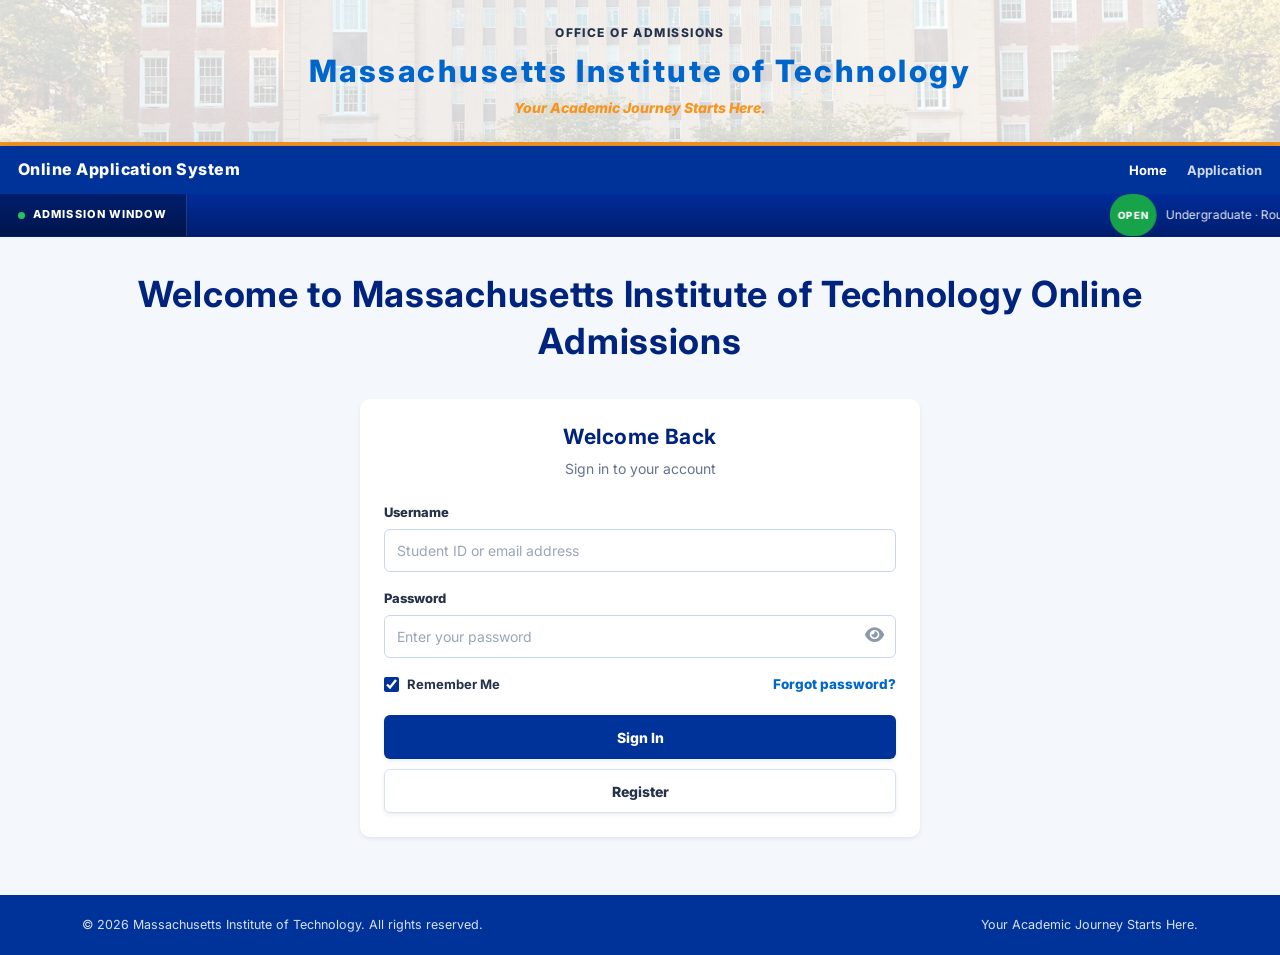
==== index.html @ efed3bb5 "Add UniApply static admissions portal" ====
<!DOCTYPE html>
<html lang="en">
<head>
  <meta charset="UTF-8">
  <meta name="viewport" content="width=device-width, initial-scale=1.0">
  <title>Massachusetts Institute of Technology | Online Application System</title>
  <meta name="description" content="Massachusetts Institute of Technology online application portal. Your academic journey starts here.">
  <link rel="stylesheet" href="https://cdnjs.cloudflare.com/ajax/libs/bootstrap/5.3.3/css/bootstrap.min.css">
  <link rel="preconnect" href="https://fonts.googleapis.com">
  <link rel="preconnect" href="https://fonts.gstatic.com" crossorigin>
  <link href="https://fonts.googleapis.com/css2?family=Inter:wght@300;400;500;600;700;800;900&display=swap" rel="stylesheet">

  
  <link rel="stylesheet" href="https://cdnjs.cloudflare.com/ajax/libs/font-awesome/6.5.2/css/all.min.css">
  <link rel="stylesheet" href="style.css">
</head>
<body class="login-page">
  <div class="portal-shell">

    
    <header class="portal-header">
      <div class="masthead">
        <div class="container masthead-inner">

          <div class="institution">
            <p class="institution-kicker">OFFICE OF ADMISSIONS</p>
            <p class="institution-name">Massachusetts Institute of Technology</p>
            <p class="institution-motto">Your Academic Journey Starts Here.</p>
          </div>

        </div>
      </div>

      <div class="oas-bar">
        <div class="container oas-inner">
          <a class="oas-title" href="index.html">Online Application System</a>
          <nav class="portal-nav" aria-label="Portal navigation">
            <a class="active" href="index.html">Home</a>
            <a href="application.html">Application</a>
          </nav>
        </div>
      </div>

      <div class="ticker" aria-label="Admission window information">
        <div class="ticker-label"><span class="ticker-dot"></span>Admission Window</div>
        <marquee class="ticker-marquee" behavior="scroll" direction="left" scrollamount="6" scrolldelay="20">
          <span class="ticker-item"><b class="status-pill status-open">Open</b> Undergraduate &middot; Round 12 &middot; Closes 12 Dec 2026</span>
          <span class="ticker-item"><b class="status-pill status-open">Open</b> Postgraduate &middot; Round 04 &middot; Closes 20 Dec 2026</span>
          <span class="ticker-item"><b class="status-pill status-closed">Closed</b> Diploma &middot; Round 03 &middot; Closed 30 Nov 2026</span>
        </marquee>
      </div>
    </header>

    <main class="portal-main">
      <div class="container">

        
        <section class="admission-section" id="admission-info" aria-labelledby="admission-title">
          <div class="page-heading text-center">
            <div>
              <h1 id="admission-title">Welcome to Massachusetts Institute of Technology Online Admissions</h1>
            </div>
          </div>
        </section>

        
        <section class="login-wrap" id="login-card" aria-labelledby="login-title">
          <article class="portal-card login-card card shadow-sm border-0">
            <div class="card-body p-4">
              <div class="login-intro">
                <h2 id="login-title">Welcome Back</h2>
                <p class="section-description">Sign in to your account</p>
              </div>

              
              <form class="auth-form" action="application.html" method="get">
                <div class="field">
                  <label for="student-id" class="form-label">Username</label>
                  <input type="text" class="form-control" id="student-id" name="username" placeholder="Student ID or email address" required>
                </div>

                <div class="field">
                  <label for="password" class="form-label">Password</label>
                  <div class="input-with-icon">
                    <input type="password" class="form-control" id="password" placeholder="Enter your password" required>
                    <span class="input-icon" aria-hidden="true"><i class="fa-solid fa-eye"></i></span>
                  </div>
                </div>

                <div class="form-options d-flex justify-content-between align-items-center">
                  <label class="checkbox-label">
                    <input type="checkbox" name="remember" checked> Remember Me
                  </label>
                  <a class="text-link" href="mailto:admissions@mit.edu">Forgot password?</a>
                </div>

                <button type="submit" class="btn shadow-sm btn-primary btn-full">Sign In</button>
                <a class="btn shadow-sm btn-secondary btn-full" href="register.html">Register</a>
              </form>
            </div>
          </article>
        </section>

        

      </div>
    </main>

    <footer class="portal-footer">
      <div class="container footer-inner">
        <p>&copy; 2026 Massachusetts Institute of Technology. All rights reserved.</p>
        <p>Your Academic Journey Starts Here.</p>
      </div>
    </footer>

  </div>
</body>
</html>
---- style.css ----
*,
*::before,
*::after {
  box-sizing: border-box;
}

body,
h1,
h2,
h3,
h4,
p,
ul,
fieldset,
legend {
  margin: 0;
}

ul {
  padding: 0;
  list-style: none;
}

img,
svg {
  display: block;
  max-width: 100%;
}

button,
input,
select,
textarea {
  font: inherit;
}

a {
  text-decoration: none;
}


:root {
  --udom-primary: #003399;
  --udom-blue: #0066cc;
  --udom-navy: #00237d;
  --udom-orange: #f7941d;
  --udom-light: #f4f7fb;
  --udom-border: #d9e2f0;
  --white: #ffffff;
  --text: #26324a;
  --muted: #66738a;
  --soft-blue: #eef4ff;
  --soft-orange: #fff7ed;
  --radius: 10px;
  --shadow: 0 10px 28px rgba(0, 51, 153, 0.08);
  --shadow-small: 0 4px 14px rgba(0, 51, 153, 0.06);
  --font-body: 'Inter', system-ui, -apple-system, 'Segoe UI', Roboto, sans-serif;
  --font-ui: 'Inter', system-ui, -apple-system, 'Segoe UI', Roboto, sans-serif;
}


html {
  scroll-behavior: smooth;
}

body {
  font-family: var(--font-body);
  color: var(--text);
  background: var(--udom-light);
  font-size: 15px;
  line-height: 1.6;
  overflow-x: hidden;
}

button,
input,
select,
textarea {
  font-family: var(--font-ui);
}

.oas-title,
.portal-nav,
.ticker,
.btn,
label,
.text-link,
.small-note,
.status-pill {
  font-family: var(--font-ui);
}

.container {
  width: min(1180px, calc(100% - 36px));
  margin: 0 auto;
}

.portal-shell {
  display: flex;
  min-height: 100vh;
  flex-direction: column;
}

.portal-main {
  flex: 1;
  padding: 34px 0 58px;
}

fieldset {
  border: 0;
  padding: 0;
}


h1,
h2,
h3,
h4 {
  color: var(--udom-navy);
  line-height: 1.3;
  letter-spacing: 0.02em;
}

h1 {
  font-size: clamp(28px, 3vw, 36px);
  font-weight: 700;
}

h2 {
  font-size: 23px;
  font-weight: 700;
}

h3 {
  font-size: 18px;
  font-weight: 700;
}

h4 {
  font-size: 16px;
  font-weight: 700;
}

p {
  color: var(--muted);
  font-size: 14.5px;
}

.section-description {
  margin-top: 8px;
  font-size: 14px;
}

.text-link {
  color: var(--udom-blue);
  font-size: 13.5px;
  font-weight: 800;
}

.small-note {
  color: var(--muted);
  font-size: 13px;
}

.action-intro {
  margin: 4px 0 16px;
}


.btn {
  display: inline-flex;
  min-height: 44px;
  align-items: center;
  justify-content: center;
  gap: 8px;
  padding: 10px 20px;
  border: 1px solid transparent;
  border-radius: 6px;
  font-size: 14px;
  font-weight: 800;
  cursor: pointer;
  transition: background-color 0.2s ease, border-color 0.2s ease,
    color 0.2s ease, transform 0.2s ease;
}

.btn-primary {
  color: var(--white);
  background: var(--udom-primary);
}

.btn-secondary {
  color: var(--text);
  background: var(--white);
  border-color: var(--udom-border);
}

.btn-full {
  width: 100%;
}

.btn:focus-visible,
.text-link:focus-visible,
input:focus-visible,
select:focus-visible,
textarea:focus-visible,
.portal-nav a:focus-visible {
  outline: 3px solid rgba(0, 102, 204, 0.3);
  outline-offset: 2px;
}


.masthead {
  border-bottom: 4px solid var(--udom-orange);
  background: linear-gradient(rgba(255, 255, 255, 0.82), rgba(255, 255, 255, 0.82)),
    url("images/campus.jpg") center / cover no-repeat;
}

.masthead-inner {
  display: grid;
  min-height: 142px;
  grid-template-columns: 1fr;
  align-items: center;
  gap: 18px;
  padding: 16px 0;
}

.institution {
  text-align: center;
}

.institution-kicker {
  color: #25324a;
  font-size: 12px;
  font-weight: 800;
  letter-spacing: 0.12em;
}

.institution-name {
  margin: 4px 0 2px;
  color: var(--udom-blue);
  font-size: clamp(23px, 2.4vw, 31px);
  font-weight: 800;
  letter-spacing: 0.08em;
}

.institution-motto {
  color: var(--udom-orange);
  font-size: 14px;
  font-style: italic;
  font-weight: 800;
}

.oas-bar {
  background: var(--udom-primary);
  color: var(--white);
  box-shadow: 0 2px 10px rgba(0, 51, 153, 0.25);
}

.container.oas-inner {
  display: flex;
  width: 100%;
  max-width: none;
  min-height: 48px;
  align-items: center;
  justify-content: space-between;
  gap: 20px;
  padding-right: clamp(14px, 1.5vw, 18px);
  padding-left: clamp(14px, 1.5vw, 18px);
}

.oas-title {
  color: var(--white);
  font-size: 16px;
  font-weight: 800;
  letter-spacing: 0.03em;
}

.portal-nav {
  display: flex;
  gap: 20px;
  flex-wrap: wrap;
}

.portal-nav a {
  color: rgba(255, 255, 255, 0.82);
  font-size: 13px;
  font-weight: 700;
  transition: color 0.2s ease;
}

.portal-nav a.active,
.portal-nav a:hover {
  color: var(--white);
}

.ticker {
  display: flex;
  min-height: 38px;
  align-items: stretch;
  overflow: hidden;
  background: linear-gradient(#002b99, #001e6e);
  border-bottom: 1px solid rgba(0, 0, 0, 0.2);
  color: var(--white);
}

.ticker-label {
  display: flex;
  flex: none;
  align-items: center;
  gap: 8px;
  padding: 0 18px;
  background: rgba(0, 0, 0, 0.3);
  border-right: 1px solid rgba(255, 255, 255, 0.15);
  font-size: 11px;
  font-weight: 800;
  letter-spacing: 0.1em;
  text-transform: uppercase;
  white-space: nowrap;
}

.ticker-dot {
  width: 7px;
  height: 7px;
  border-radius: 50%;
  background: #22c55e;
}

.ticker-marquee {
  flex: 1;
  min-width: 0;
  padding: 0 18px;
  color: rgba(255, 255, 255, 0.9);
  font-size: 12px;
  line-height: 38px;
  white-space: nowrap;
}

.ticker-item {
  display: inline-block;
  margin-right: 48px;
}

.status-pill {
  display: inline-block;
  margin-right: 6px;
  padding: 2px 8px;
  border-radius: 999px;
  font-size: 10px;
  font-weight: 800;
  letter-spacing: 0.06em;
  text-transform: uppercase;
}

.status-open {
  background: #16a34a;
  color: var(--white);
}

.status-closed {
  background: #dc2626;
  color: var(--white);
}

.page-heading {
  display: flex;
  align-items: flex-end;
  justify-content: space-between;
  gap: 22px;
  flex-wrap: wrap;
  margin-bottom: 24px;
}

.admission-section .page-heading {
  align-items: center;
  justify-content: center;
  text-align: center;
}

.portal-card {
  border: 1px solid var(--udom-border);
  border-radius: var(--radius);
  background: var(--white);
  box-shadow: var(--shadow-small);
  overflow: hidden;
}

.card-body {
  padding: 22px;
}





.login-wrap {
  max-width: 560px;
  margin: 34px auto 0;
}

.login-intro {
  text-align: center;
}

.login-intro h2 {
  font-size: 21px;
}

.auth-form {
  margin-top: 22px;
}

.auth-form .btn + .btn {
  margin-top: 10px;
}

.field {
  margin-bottom: 16px;
}

.field label {
  display: block;
  margin-bottom: 6px;
  color: var(--text);
  font-size: 13px;
  font-weight: 800;
}

.field input,
.field select,
.field textarea {
  width: 100%;
  padding: 10px 12px;
  border: 1px solid #cbd6e8;
  border-radius: 6px;
  background: var(--white);
  color: var(--text);
  font-size: 14px;
  outline: none;
  transition: border-color 0.2s ease, box-shadow 0.2s ease;
}

.field input:focus,
.field select:focus,
.field textarea:focus {
  border-color: var(--udom-blue);
  box-shadow: 0 0 0 3px rgba(0, 102, 204, 0.1);
}

.field textarea {
  min-height: 58px;
  resize: vertical;
}

.field input::placeholder,
.field textarea::placeholder {
  color: #9aa6b8;
}

.input-with-icon {
  position: relative;
}

.input-with-icon input {
  padding-right: 42px;
}

.input-icon {
  position: absolute;
  top: 50%;
  right: 12px;
  color: #8c98ab;
  font-size: 17px;
  transform: translateY(-50%);
  pointer-events: none;
}

.form-options {
  display: flex;
  align-items: center;
  justify-content: space-between;
  gap: 12px;
  margin: 2px 0 20px;
}

.checkbox-label {
  display: flex;
  align-items: center;
  gap: 8px;
  color: var(--text);
  font-size: 13px;
  font-weight: 700;
  cursor: pointer;
}

.checkbox-label input {
  width: 15px;
  height: 15px;
  flex: none;
  accent-color: var(--udom-primary);
  cursor: pointer;
}


.applicant-tabs {
  display: flex;
  gap: 4px;
  margin-bottom: 22px;
  border-bottom: 1px solid var(--udom-border);
}

.applicant-tabs span {
  padding: 10px 18px;
  border: 1px solid transparent;
  border-bottom: 0;
  color: var(--muted);
  font-size: 12px;
  font-weight: 800;
  letter-spacing: 0.05em;
  text-transform: uppercase;
}

.applicant-tabs .active {
  border-color: var(--udom-border);
  border-radius: 6px 6px 0 0;
  background: var(--white);
  color: var(--udom-primary);
}

.form-card {
  margin-top: 20px;
  border: 1px solid var(--udom-border);
  border-radius: var(--radius);
  background: var(--white);
  box-shadow: var(--shadow-small);
  overflow: hidden;
}

.form-card legend {
  width: 100%;
  padding: 12px 20px;
  border-bottom: 1px solid var(--udom-border);
  background: #eef3fb;
  color: var(--udom-navy);
  font-size: 13.5px;
  font-weight: 800;
  letter-spacing: 0.06em;
  text-transform: uppercase;
}

.legend-index {
  display: inline-grid;
  width: 26px;
  height: 26px;
  margin-right: 8px;
  place-items: center;
  border-radius: 5px;
  background: var(--udom-primary);
  color: var(--white);
  font-size: 12px;
  letter-spacing: 0;
}

.form-grid {
  display: grid;
  grid-template-columns: repeat(2, minmax(0, 1fr));
  gap: 16px 20px;
  margin: 20px 22px 22px;
}

.form-grid .field {
  margin-bottom: 0;
}

.field.full {
  grid-column: 1 / -1;
}

.form-actions {
  display: flex;
  align-items: center;
  gap: 16px;
  flex-wrap: wrap;
  margin: 20px 22px 22px;
}

.form-actions .btn {
  min-width: 170px;
}

.form-card > .checkbox-label,
.form-card > .small-note,
.form-card > h3,
.form-card > p {
  margin-left: 22px;
  margin-right: 22px;
}

.form-card > .checkbox-label {
  margin-top: 20px;
}

.form-card > .small-note:last-child {
  margin-bottom: 20px;
}


.page-intro {
  margin-bottom: 6px;
}

.page-intro h1 {
  margin-top: 6px;
}

.section-heading {
  display: flex;
  align-items: flex-start;
  gap: 12px;
  margin: 20px 22px 0;
}

.section-letter {
  display: grid;
  width: 32px;
  height: 32px;
  flex: none;
  place-items: center;
  border-radius: 6px;
  background: var(--udom-orange);
  color: var(--white);
  font-size: 13px;
  font-weight: 800;
}

.section-heading p {
  margin-top: 2px;
  font-size: 13px;
}

.check-list li::before {
  content: "✓";
  color: #16a34a;
  font-weight: 800;
}

.side-note {
  margin-top: 14px;
  padding: 12px;
  border-left: 3px solid var(--udom-blue);
  background: var(--soft-blue);
  color: var(--udom-navy);
  font-size: 12.5px;
}


.programme-grid {
  display: grid;
  grid-template-columns: repeat(2, minmax(0, 1fr));
  gap: 14px;
  margin: 18px 22px 22px;
}

.programme-card {
  position: relative;
  cursor: pointer;
}

.programme-card input {
  position: absolute;
  width: 1px;
  height: 1px;
  opacity: 0;
}

.programme-card-body {
  position: relative;
  display: block;
  height: 100%;
  padding: 16px;
  border: 2px solid var(--udom-border);
  border-left: 5px solid transparent;
  border-radius: 8px;
  background: var(--white);
  transition: border-color 0.2s ease, background-color 0.2s ease,
    box-shadow 0.2s ease, transform 0.2s ease;
}

.programme-icon {
  display: grid;
  width: 36px;
  height: 36px;
  place-items: center;
  border-radius: 6px;
  background: var(--soft-blue);
  color: var(--udom-primary);
  font-size: 12px;
  font-weight: 800;
}

.programme-name {
  display: block;
  margin-top: 11px;
  color: var(--udom-navy);
  font-size: 14.5px;
  font-weight: 800;
  line-height: 1.4;
}

.programme-department {
  display: block;
  margin-top: 3px;
  color: var(--udom-blue);
  font-size: 12px;
  font-weight: 700;
}

.programme-description {
  display: block;
  margin-top: 8px;
  color: var(--muted);
  font-size: 12.5px;
  line-height: 1.6;
}

.programme-details {
  display: flex;
  gap: 6px;
  flex-wrap: wrap;
  margin-top: 10px;
}

.programme-details span {
  padding: 3px 8px;
  border: 1px solid var(--udom-border);
  border-radius: 4px;
  color: var(--muted);
  font-size: 11px;
  font-weight: 700;
}

.select-option {
  display: inline-block;
  margin-top: 11px;
  color: var(--udom-blue);
  font-size: 12px;
  font-weight: 800;
}

.programme-card input:checked + .programme-card-body {
  border-color: var(--udom-primary);
  border-left-color: var(--udom-orange);
  background: #eef4ff;
  box-shadow: 0 0 0 4px rgba(0, 102, 204, 0.14),
    0 10px 22px rgba(0, 51, 153, 0.1);
  transform: translateY(-2px);
}

.programme-card input:checked + .programme-card-body::after {
  content: "✓ Selected";
  position: absolute;
  top: 12px;
  right: 12px;
  padding: 4px 9px;
  border-radius: 999px;
  background: #16a34a;
  color: var(--white);
  font-family: var(--font-ui);
  font-size: 11px;
  font-weight: 800;
  letter-spacing: 0.04em;
  text-transform: uppercase;
}

.programme-card input:checked + .programme-card-body .programme-icon {
  background: var(--udom-primary);
  color: var(--white);
}

.programme-card input:checked + .programme-card-body .select-option {
  font-size: 0;
  color: #15803d;
}

.programme-card input:checked + .programme-card-body .select-option::after {
  content: "✓ Selected";
  font-size: 12px;
}

.programme-card input:focus-visible + .programme-card-body {
  outline: 3px solid rgba(0, 102, 204, 0.25);
  outline-offset: 2px;
}




.portal-footer {
  margin-top: auto;
  padding: 20px 0;
  background: var(--udom-primary);
  color: rgba(255, 255, 255, 0.85);
}

.footer-inner {
  display: flex;
  align-items: center;
  justify-content: space-between;
  gap: 16px;
  flex-wrap: wrap;
}

.footer-inner p {
  color: rgba(255, 255, 255, 0.85);
  font-size: 12.5px;
}


@media (max-width: 820px) {
  .masthead-inner {
    grid-template-columns: 1fr;
    min-height: 124px;
  }

  .oas-inner {
    flex-wrap: wrap;
    gap: 8px 16px;
    padding-top: 8px;
    padding-bottom: 8px;
  }

  .portal-nav {
    gap: 14px;
    margin-left: auto;
  }

}

@media (max-width: 720px) {
  .container {
    width: min(100% - 28px, 1180px);
  }

  .portal-main {
    padding-top: 26px;
  }

  .masthead-inner {
    grid-template-columns: 1fr;
    gap: 10px;
  }

  .institution-kicker {
    font-size: 10px;
  }

  .institution-name {
    font-size: 20px;
    letter-spacing: 0.04em;
  }

  .institution-motto {
    font-size: 12px;
  }

  .ticker-label {
    padding: 0 12px;
    font-size: 10px;
  }

  .ticker-marquee {
    padding: 0 12px;
  }

  .form-grid,
  .programme-grid {
    grid-template-columns: 1fr;
  }

  .form-actions .btn {
    width: 100%;
  }

}

@media (max-width: 480px) {
  .masthead-inner {
    grid-template-columns: 1fr;
    justify-items: center;
    gap: 6px;
    padding: 14px 0;
  }

  .institution {
    text-align: center;
  }

  .oas-title {
    font-size: 14px;
  }

  .portal-nav {
    gap: 10px;
  }

  .portal-nav a {
    font-size: 12px;
  }

  .ticker-label {
    display: none;
  }

  .page-heading {
    align-items: flex-start;
    flex-direction: column;
  }

  .card-body,
  .form-grid,
  .form-actions,
  .programme-grid,
  .section-heading {
    margin-left: 16px;
    margin-right: 16px;
  }

  .card-body {
    padding: 16px;
  }

  .form-card > .checkbox-label,
  .form-card > .small-note,
  .form-card > h3,
  .form-card > p {
    margin-left: 16px;
    margin-right: 16px;
  }
}


.btn-primary:hover {
  background: #002b80;
  transform: translateY(-1px);
}

.btn-secondary:hover {
  border-color: var(--udom-blue);
  color: var(--udom-primary);
}

.text-link:hover,
.portal-nav a:hover {
  color: #002b80;
}

.programme-card:hover .programme-card-body {
  border-color: #9dbdf0;
  transform: translateY(-1px);
}
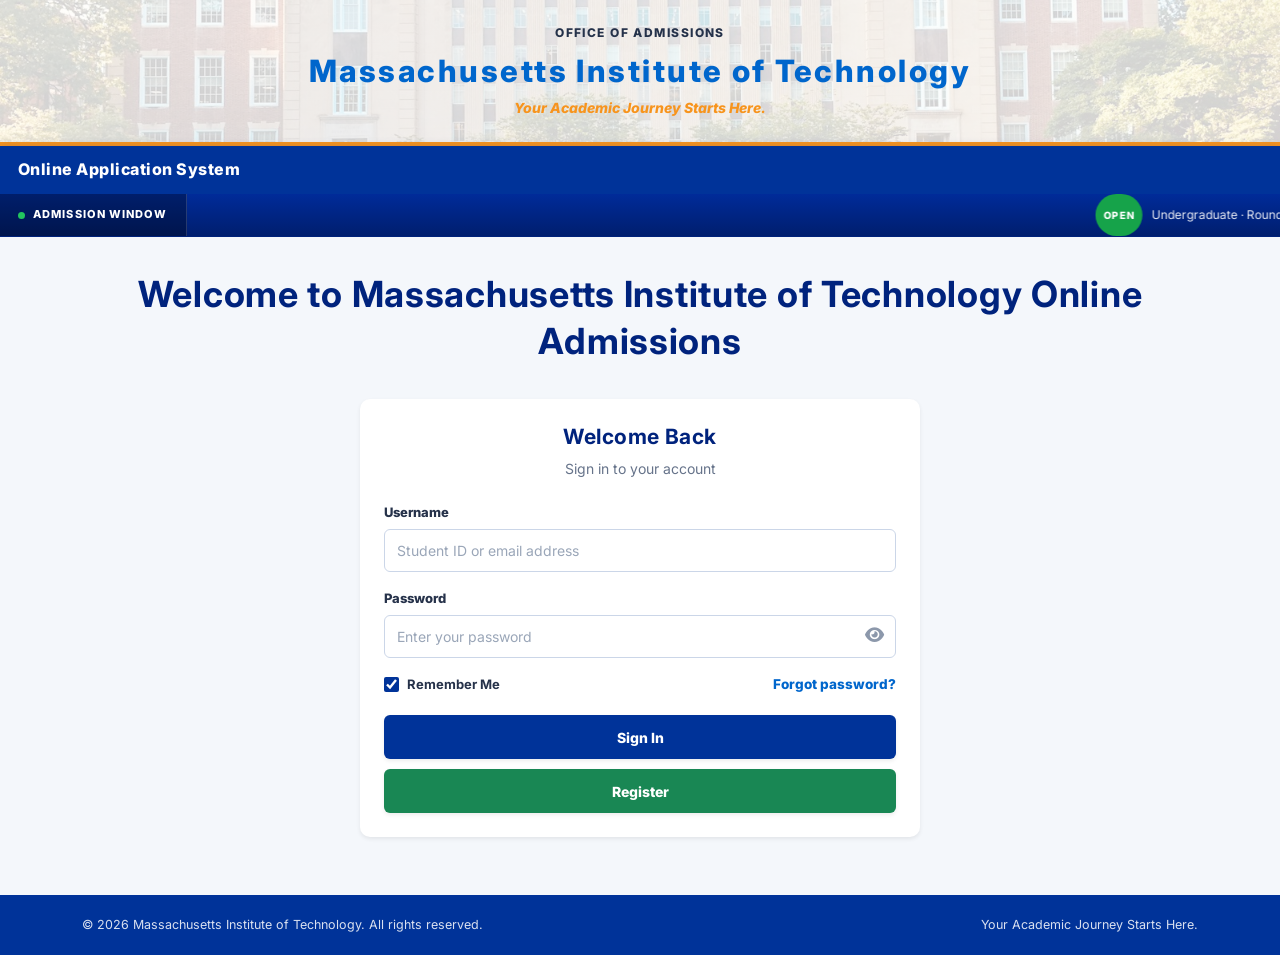
==== commit 28bcc430: "Refine admissions portal navigation and step gating" ====
--- a/index.html
+++ b/index.html
@@ -3,6 +3,7 @@
 <head>
   <meta charset="UTF-8">
   <meta name="viewport" content="width=device-width, initial-scale=1.0">
+  <link rel="icon" href="favicon.svg" type="image/svg+xml">
   <title>Massachusetts Institute of Technology | Online Application System</title>
   <meta name="description" content="Massachusetts Institute of Technology online application portal. Your academic journey starts here.">
   <link rel="stylesheet" href="https://cdnjs.cloudflare.com/ajax/libs/bootstrap/5.3.3/css/bootstrap.min.css">
@@ -34,10 +35,6 @@
       <div class="oas-bar">
         <div class="container oas-inner">
           <a class="oas-title" href="index.html">Online Application System</a>
-          <nav class="portal-nav" aria-label="Portal navigation">
-            <a class="active" href="index.html">Home</a>
-            <a href="application.html">Application</a>
-          </nav>
         </div>
       </div>
 
@@ -73,10 +70,10 @@
               </div>
 
               
-              <form class="auth-form" action="application.html" method="get">
+              <form class="auth-form" action="application.html#step-personal" method="get">
                 <div class="field">
                   <label for="student-id" class="form-label">Username</label>
-                  <input type="text" class="form-control" id="student-id" name="username" placeholder="Student ID or email address" required>
+                  <input type="text" class="form-control" id="student-id" placeholder="Student ID or email address" required>
                 </div>
 
                 <div class="field">
@@ -89,13 +86,13 @@
 
                 <div class="form-options d-flex justify-content-between align-items-center">
                   <label class="checkbox-label">
-                    <input type="checkbox" name="remember" checked> Remember Me
+                    <input type="checkbox" checked> Remember Me
                   </label>
                   <a class="text-link" href="mailto:admissions@mit.edu">Forgot password?</a>
                 </div>
 
                 <button type="submit" class="btn shadow-sm btn-primary btn-full">Sign In</button>
-                <a class="btn shadow-sm btn-secondary btn-full" href="register.html">Register</a>
+                <a class="btn shadow-sm btn-success btn-full" href="register.html">Register</a>
               </form>
             </div>
           </article>
--- a/style.css
+++ b/style.css
@@ -450,7 +450,7 @@
 }
 
 .field textarea {
-  min-height: 58px;
+  min-height: 44px;
   resize: vertical;
 }
 
@@ -655,6 +655,56 @@
   font-size: 12.5px;
 }
 
+
+.programme-level-field {
+  margin: 18px 22px 0;
+}
+
+.programme-level {
+  max-width: 320px;
+}
+
+.programme-hint {
+  display: none;
+  margin: 14px 22px 0;
+  padding: 10px 12px;
+  border-left: 3px solid var(--udom-blue);
+  background: var(--soft-blue);
+  color: var(--udom-navy);
+  font-size: 13px;
+}
+
+.programme-panel {
+  display: none;
+}
+
+.programme-panel[data-level="bachelor"] {
+  display: block;
+}
+
+.programme-picker:has(.programme-level option[value=""]:checked) .programme-panel {
+  display: none;
+}
+
+.programme-picker:has(.programme-level option[value=""]:checked) .programme-hint {
+  display: block;
+}
+
+.programme-picker:has(.programme-level option[value="diploma"]:checked) .programme-panel[data-level="bachelor"] {
+  display: none;
+}
+
+.programme-picker:has(.programme-level option[value="diploma"]:checked) .programme-panel[data-level="diploma"] {
+  display: block;
+}
+
+.programme-picker:has(.programme-level option[value="bachelor"]:checked) .programme-panel[data-level="bachelor"] {
+  display: block;
+}
+
+.programme-picker:has(.programme-level option[value="bachelor"]:checked) .programme-panel[data-level="diploma"] {
+  display: none;
+}
 
 .programme-grid {
   display: grid;
@@ -780,13 +830,7 @@
 }
 
 .programme-card input:checked + .programme-card-body .select-option {
-  font-size: 0;
-  color: #15803d;
-}
-
-.programme-card input:checked + .programme-card-body .select-option::after {
-  content: "✓ Selected";
-  font-size: 12px;
+  display: none;
 }
 
 .programme-card input:focus-visible + .programme-card-body {
@@ -795,6 +839,245 @@
 }
 
 
+.gate-panel,
+.locked-panel,
+.step-panel {
+  display: none;
+}
+
+body:not(:has(.step-panel:target)):not(:has(#step-locked:target)) .gate-panel,
+body:has(#step-personal:target) #step-personal,
+body:has(#step-academic:target):not(:has(#step-personal input:invalid, #step-personal select:invalid, #step-personal textarea:invalid)) #step-academic,
+body:has(#step-programme:target):not(:has(#step-personal input:invalid, #step-personal select:invalid, #step-personal textarea:invalid)):not(:has(#step-academic input:invalid, #step-academic select:invalid, #step-academic textarea:invalid)) #step-programme,
+body:has(#step-review:target):not(:has(#step-personal input:invalid, #step-personal select:invalid, #step-personal textarea:invalid)):not(:has(#step-academic input:invalid, #step-academic select:invalid, #step-academic textarea:invalid)):not(:has(#step-programme input:invalid, #step-programme select:invalid, #step-programme textarea:invalid)) #step-review,
+body:has(#step-confirmation:target):not(:has(#step-personal input:invalid, #step-personal select:invalid, #step-personal textarea:invalid)):not(:has(#step-academic input:invalid, #step-academic select:invalid, #step-academic textarea:invalid)):not(:has(#step-programme input:invalid, #step-programme select:invalid, #step-programme textarea:invalid)) #step-confirmation,
+body:has(#step-locked:target) #step-locked,
+body:has(#step-academic:target):has(#step-personal input:invalid, #step-personal select:invalid, #step-personal textarea:invalid) #step-locked,
+body:has(#step-programme:target):has(#step-personal input:invalid, #step-personal select:invalid, #step-personal textarea:invalid, #step-academic input:invalid, #step-academic select:invalid, #step-academic textarea:invalid) #step-locked,
+body:has(#step-review:target):has(#step-personal input:invalid, #step-personal select:invalid, #step-personal textarea:invalid, #step-academic input:invalid, #step-academic select:invalid, #step-academic textarea:invalid, #step-programme input:invalid, #step-programme select:invalid, #step-programme textarea:invalid) #step-locked,
+body:has(#step-confirmation:target):has(#step-personal input:invalid, #step-personal select:invalid, #step-personal textarea:invalid, #step-academic input:invalid, #step-academic select:invalid, #step-academic textarea:invalid, #step-programme input:invalid, #step-programme select:invalid, #step-programme textarea:invalid) #step-locked {
+  display: block;
+}
+
+.continue-link,
+.step-progress-link[href="#step-academic"],
+.step-progress-link[href="#step-programme"],
+.step-progress-link[href="#step-review"],
+.step-progress-link[href="#step-confirmation"] {
+  cursor: not-allowed;
+  opacity: 0.45;
+  pointer-events: none;
+}
+
+body:not(:has(#step-personal input:invalid, #step-personal select:invalid, #step-personal textarea:invalid)) #step-personal .continue-link,
+body:not(:has(#step-personal input:invalid, #step-personal select:invalid, #step-personal textarea:invalid)) .step-progress-link[href="#step-academic"],
+body:not(:has(#step-personal input:invalid, #step-personal select:invalid, #step-personal textarea:invalid)):not(:has(#step-academic input:invalid, #step-academic select:invalid, #step-academic textarea:invalid)) #step-academic .continue-link,
+body:not(:has(#step-personal input:invalid, #step-personal select:invalid, #step-personal textarea:invalid)):not(:has(#step-academic input:invalid, #step-academic select:invalid, #step-academic textarea:invalid)) .step-progress-link[href="#step-programme"],
+body:not(:has(#step-personal input:invalid, #step-personal select:invalid, #step-personal textarea:invalid)):not(:has(#step-academic input:invalid, #step-academic select:invalid, #step-academic textarea:invalid)):not(:has(#step-programme input:invalid, #step-programme select:invalid, #step-programme textarea:invalid)) #step-programme .continue-link,
+body:not(:has(#step-personal input:invalid, #step-personal select:invalid, #step-personal textarea:invalid)):not(:has(#step-academic input:invalid, #step-academic select:invalid, #step-academic textarea:invalid)):not(:has(#step-programme input:invalid, #step-programme select:invalid, #step-programme textarea:invalid)) .step-progress-link[href="#step-review"],
+body:not(:has(#step-personal input:invalid, #step-personal select:invalid, #step-personal textarea:invalid)):not(:has(#step-academic input:invalid, #step-academic select:invalid, #step-academic textarea:invalid)):not(:has(#step-programme input:invalid, #step-programme select:invalid, #step-programme textarea:invalid)) #step-review .continue-link,
+body:not(:has(#step-personal input:invalid, #step-personal select:invalid, #step-personal textarea:invalid)):not(:has(#step-academic input:invalid, #step-academic select:invalid, #step-academic textarea:invalid)):not(:has(#step-programme input:invalid, #step-programme select:invalid, #step-programme textarea:invalid)) .step-progress-link[href="#step-confirmation"] {
+  cursor: pointer;
+  opacity: 1;
+  pointer-events: auto;
+}
+
+@supports not selector(:has(*)) {
+  .gate-panel {
+    display: block;
+  }
+
+  .step-panel:target {
+    display: block;
+  }
+
+  .step-panel:target ~ .locked-panel,
+  .step-panel:target ~ .gate-panel {
+    display: none;
+  }
+}
+
+.step-progress {
+  display: flex;
+  flex-wrap: wrap;
+  margin: 20px 0 24px;
+  border: 1px solid var(--udom-border);
+  border-radius: var(--radius);
+  background: var(--white);
+  box-shadow: var(--shadow-small);
+  overflow: hidden;
+}
+
+.step-progress-item {
+  flex: 1 1 0;
+  min-width: 150px;
+  border-right: 1px solid var(--udom-border);
+}
+
+.step-progress-item:last-child {
+  border-right: 0;
+}
+
+.step-progress-link {
+  display: flex;
+  align-items: center;
+  gap: 10px;
+  width: 100%;
+  padding: 14px 16px;
+  color: var(--muted);
+}
+
+.step-progress-link:hover {
+  background: #f7faff;
+  color: var(--udom-navy);
+}
+
+.step-progress-link:focus-visible {
+  outline: 3px solid rgba(0, 102, 204, 0.25);
+  outline-offset: -3px;
+}
+
+body:not(:has(.step-panel:target)) .step-progress-link[href="#step-personal"],
+body:has(#step-personal:target) .step-progress-link[href="#step-personal"],
+body:has(#step-academic:target) .step-progress-link[href="#step-academic"],
+body:has(#step-programme:target) .step-progress-link[href="#step-programme"],
+body:has(#step-review:target) .step-progress-link[href="#step-review"],
+body:has(#step-confirmation:target) .step-progress-link[href="#step-confirmation"] {
+  background: var(--soft-blue);
+  color: var(--udom-navy);
+}
+
+.step-progress-number {
+  display: grid;
+  width: 26px;
+  height: 26px;
+  flex: none;
+  place-items: center;
+  border-radius: 50%;
+  background: #edf1f7;
+  color: var(--muted);
+  font-size: 11px;
+  font-weight: 800;
+}
+
+body:not(:has(.step-panel:target)) .step-progress-link[href="#step-personal"] .step-progress-number,
+body:has(#step-personal:target) .step-progress-link[href="#step-personal"] .step-progress-number,
+body:has(#step-academic:target) .step-progress-link[href="#step-academic"] .step-progress-number,
+body:has(#step-programme:target) .step-progress-link[href="#step-programme"] .step-progress-number,
+body:has(#step-review:target) .step-progress-link[href="#step-review"] .step-progress-number,
+body:has(#step-confirmation:target) .step-progress-link[href="#step-confirmation"] .step-progress-number {
+  background: var(--udom-primary);
+  color: var(--white);
+}
+
+.step-progress-title,
+.step-progress-caption {
+  display: block;
+}
+
+.step-progress-title {
+  font-size: 12.5px;
+  font-weight: 800;
+  line-height: 1.3;
+}
+
+.step-progress-caption {
+  margin-top: 2px;
+  font-size: 11px;
+  font-weight: 600;
+}
+
+.step-note {
+  margin: 14px 0 0;
+  padding: 12px 14px;
+  border-left: 3px solid var(--udom-blue);
+  background: var(--soft-blue);
+  color: var(--udom-navy);
+  font-size: 13px;
+  line-height: 1.6;
+}
+
+.step-actions {
+  display: flex;
+  align-items: center;
+  justify-content: space-between;
+  gap: 12px;
+  flex-wrap: wrap;
+  margin-top: 22px;
+}
+
+.step-actions .btn {
+  min-width: 160px;
+}
+
+.step-actions-end {
+  display: flex;
+  gap: 12px;
+  flex-wrap: wrap;
+  margin-left: auto;
+}
+
+.review-card {
+  margin-top: 20px;
+  border: 1px solid var(--udom-border);
+  border-radius: var(--radius);
+  background: var(--white);
+  box-shadow: var(--shadow-small);
+  overflow: hidden;
+}
+
+.review-card-header {
+  padding: 14px 20px;
+  border-bottom: 1px solid var(--udom-border);
+  background: #eef3fb;
+  color: var(--udom-navy);
+  font-size: 13.5px;
+  font-weight: 800;
+  letter-spacing: 0.06em;
+  text-transform: uppercase;
+}
+
+.review-row {
+  display: grid;
+  grid-template-columns: 220px minmax(0, 1fr) auto;
+  align-items: start;
+  gap: 14px;
+  padding: 14px 20px;
+  border-bottom: 1px solid var(--udom-border);
+}
+
+.review-row:last-child {
+  border-bottom: 0;
+}
+
+.review-label {
+  color: var(--muted);
+  font-size: 12px;
+  font-weight: 800;
+  letter-spacing: 0.05em;
+  text-transform: uppercase;
+}
+
+.review-value {
+  color: var(--text);
+  font-size: 13px;
+  line-height: 1.6;
+}
+
+.review-status {
+  align-self: center;
+  white-space: nowrap;
+}
+
+.status-pending {
+  background: #b45309;
+  color: var(--white);
+}
+
+.status-missing {
+  background: #6b7280;
+  color: var(--white);
+}
 
 
 .portal-footer {
@@ -879,8 +1162,43 @@
     grid-template-columns: 1fr;
   }
 
-  .form-actions .btn {
+  .form-actions .btn,
+  .step-actions .btn {
     width: 100%;
+  }
+
+  .step-progress {
+    flex-direction: column;
+  }
+
+  .step-progress-item {
+    min-width: 0;
+    border-right: 0;
+    border-bottom: 1px solid var(--udom-border);
+  }
+
+  .step-progress-item:last-child {
+    border-bottom: 0;
+  }
+
+  .step-actions {
+    align-items: stretch;
+    flex-direction: column;
+  }
+
+  .step-actions-end {
+    width: 100%;
+    flex-direction: column;
+    margin-left: 0;
+  }
+
+  .review-row {
+    grid-template-columns: 1fr;
+    gap: 6px;
+  }
+
+  .review-status {
+    align-self: start;
   }
 
 }
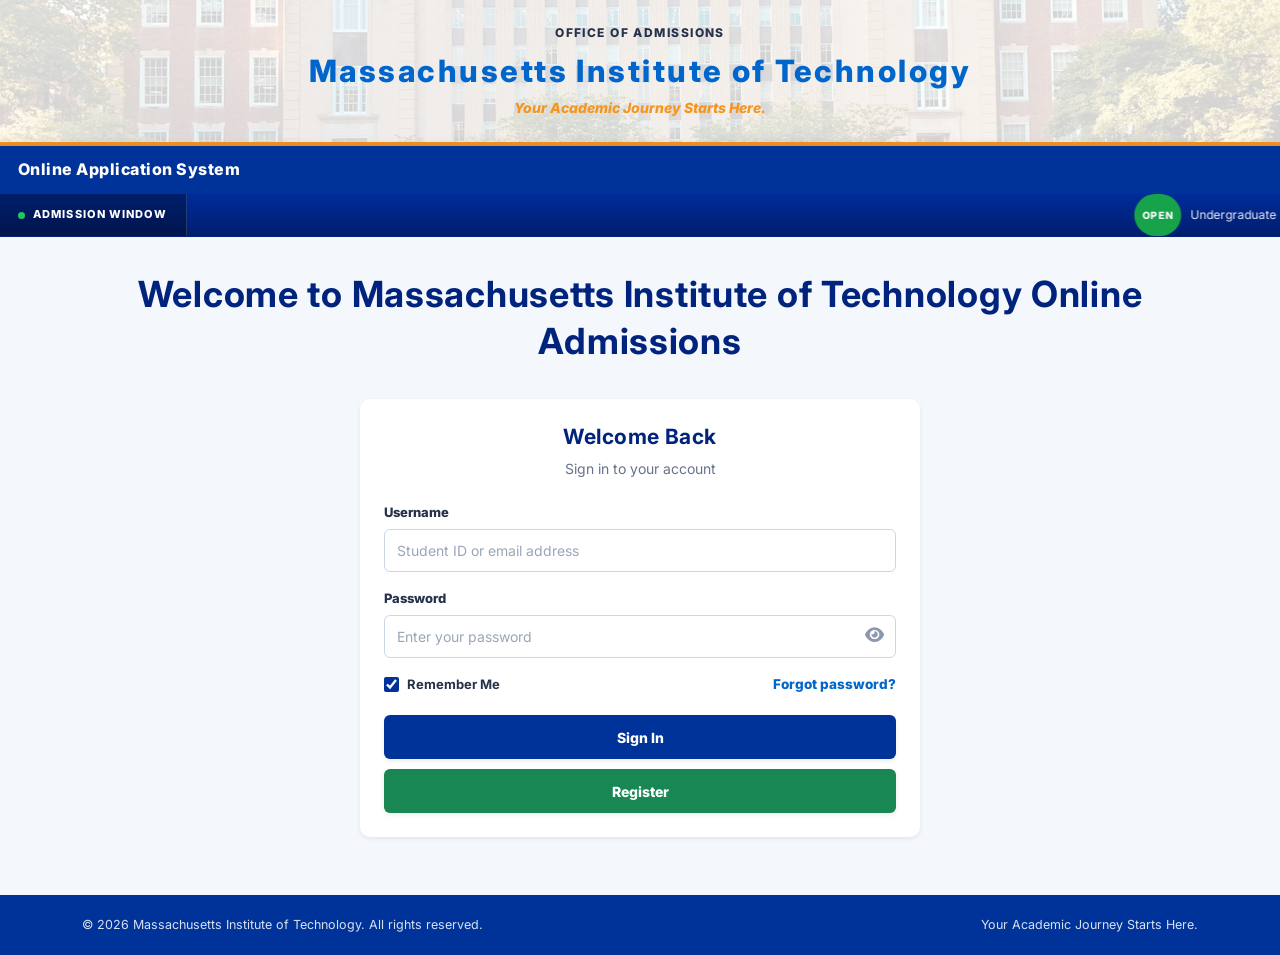
==== commit 7dedbf45: "Move favicon into images folder" ====
--- a/index.html
+++ b/index.html
@@ -3,7 +3,7 @@
 <head>
   <meta charset="UTF-8">
   <meta name="viewport" content="width=device-width, initial-scale=1.0">
-  <link rel="icon" href="favicon.svg" type="image/svg+xml">
+  <link rel="icon" href="images/favicon.svg" type="image/svg+xml">
   <title>Massachusetts Institute of Technology | Online Application System</title>
   <meta name="description" content="Massachusetts Institute of Technology online application portal. Your academic journey starts here.">
   <link rel="stylesheet" href="https://cdnjs.cloudflare.com/ajax/libs/bootstrap/5.3.3/css/bootstrap.min.css">
--- a/style.css
+++ b/style.css
@@ -442,6 +442,24 @@
   transition: border-color 0.2s ease, box-shadow 0.2s ease;
 }
 
+.field select {
+  -webkit-appearance: none;
+  appearance: none;
+  padding-right: 38px;
+  background-color: var(--white);
+  background-image: url("data:image/svg+xml,%3Csvg xmlns='http://www.w3.org/2000/svg' viewBox='0 0 20 20' fill='none' stroke='%23003399' stroke-width='2' stroke-linecap='round' stroke-linejoin='round'%3E%3Cpath d='m5 8 5 5 5-5'/%3E%3C/svg%3E");
+  background-repeat: no-repeat;
+  background-position: right 12px center;
+  background-size: 14px 14px;
+}
+
+.field input[type="date"]::-webkit-calendar-picker-indicator {
+  opacity: 0.9;
+  cursor: pointer;
+  transform: scale(1.3);
+  transform-origin: right center;
+}
+
 .field input:focus,
 .field select:focus,
 .field textarea:focus {
@@ -567,7 +585,7 @@
   display: grid;
   grid-template-columns: repeat(2, minmax(0, 1fr));
   gap: 16px 20px;
-  margin: 20px 22px 22px;
+  margin: 28px 22px 22px;
 }
 
 .form-grid .field {
@@ -657,7 +675,7 @@
 
 
 .programme-level-field {
-  margin: 18px 22px 0;
+  margin: 28px 22px 0;
 }
 
 .programme-level {
@@ -901,6 +919,8 @@
   display: flex;
   flex-wrap: wrap;
   margin: 20px 0 24px;
+  padding: 0;
+  list-style: none;
   border: 1px solid var(--udom-border);
   border-radius: var(--radius);
   background: var(--white);
@@ -937,54 +957,58 @@
   outline-offset: -3px;
 }
 
-body:not(:has(.step-panel:target)) .step-progress-link[href="#step-personal"],
-body:has(#step-personal:target) .step-progress-link[href="#step-personal"],
-body:has(#step-academic:target) .step-progress-link[href="#step-academic"],
-body:has(#step-programme:target) .step-progress-link[href="#step-programme"],
-body:has(#step-review:target) .step-progress-link[href="#step-review"],
-body:has(#step-confirmation:target) .step-progress-link[href="#step-confirmation"] {
+#step-personal:target .step-progress-link[href="#step-personal"],
+#step-academic:target .step-progress-link[href="#step-academic"],
+#step-programme:target .step-progress-link[href="#step-programme"],
+#step-review:target .step-progress-link[href="#step-review"],
+#step-confirmation:target .step-progress-link[href="#step-confirmation"] {
   background: var(--soft-blue);
   color: var(--udom-navy);
 }
 
-.step-progress-number {
-  display: grid;
+.step-progress-link::before {
+  display: none;
   width: 26px;
   height: 26px;
   flex: none;
   place-items: center;
   border-radius: 50%;
-  background: #edf1f7;
-  color: var(--muted);
-  font-size: 11px;
-  font-weight: 800;
-}
-
-body:not(:has(.step-panel:target)) .step-progress-link[href="#step-personal"] .step-progress-number,
-body:has(#step-personal:target) .step-progress-link[href="#step-personal"] .step-progress-number,
-body:has(#step-academic:target) .step-progress-link[href="#step-academic"] .step-progress-number,
-body:has(#step-programme:target) .step-progress-link[href="#step-programme"] .step-progress-number,
-body:has(#step-review:target) .step-progress-link[href="#step-review"] .step-progress-number,
-body:has(#step-confirmation:target) .step-progress-link[href="#step-confirmation"] .step-progress-number {
   background: var(--udom-primary);
   color: var(--white);
-}
-
-.step-progress-title,
-.step-progress-caption {
+  font-size: 11px;
+  font-weight: 800;
+}
+
+#step-personal:target .step-progress-link[href="#step-personal"]::before {
+  content: "1";
+  display: grid;
+}
+
+#step-academic:target .step-progress-link[href="#step-academic"]::before {
+  content: "2";
+  display: grid;
+}
+
+#step-programme:target .step-progress-link[href="#step-programme"]::before {
+  content: "3";
+  display: grid;
+}
+
+#step-review:target .step-progress-link[href="#step-review"]::before {
+  content: "4";
+  display: grid;
+}
+
+#step-confirmation:target .step-progress-link[href="#step-confirmation"]::before {
+  content: "5";
+  display: grid;
+}
+
+.step-progress-title {
   display: block;
-}
-
-.step-progress-title {
   font-size: 12.5px;
   font-weight: 800;
   line-height: 1.3;
-}
-
-.step-progress-caption {
-  margin-top: 2px;
-  font-size: 11px;
-  font-weight: 600;
 }
 
 .step-note {
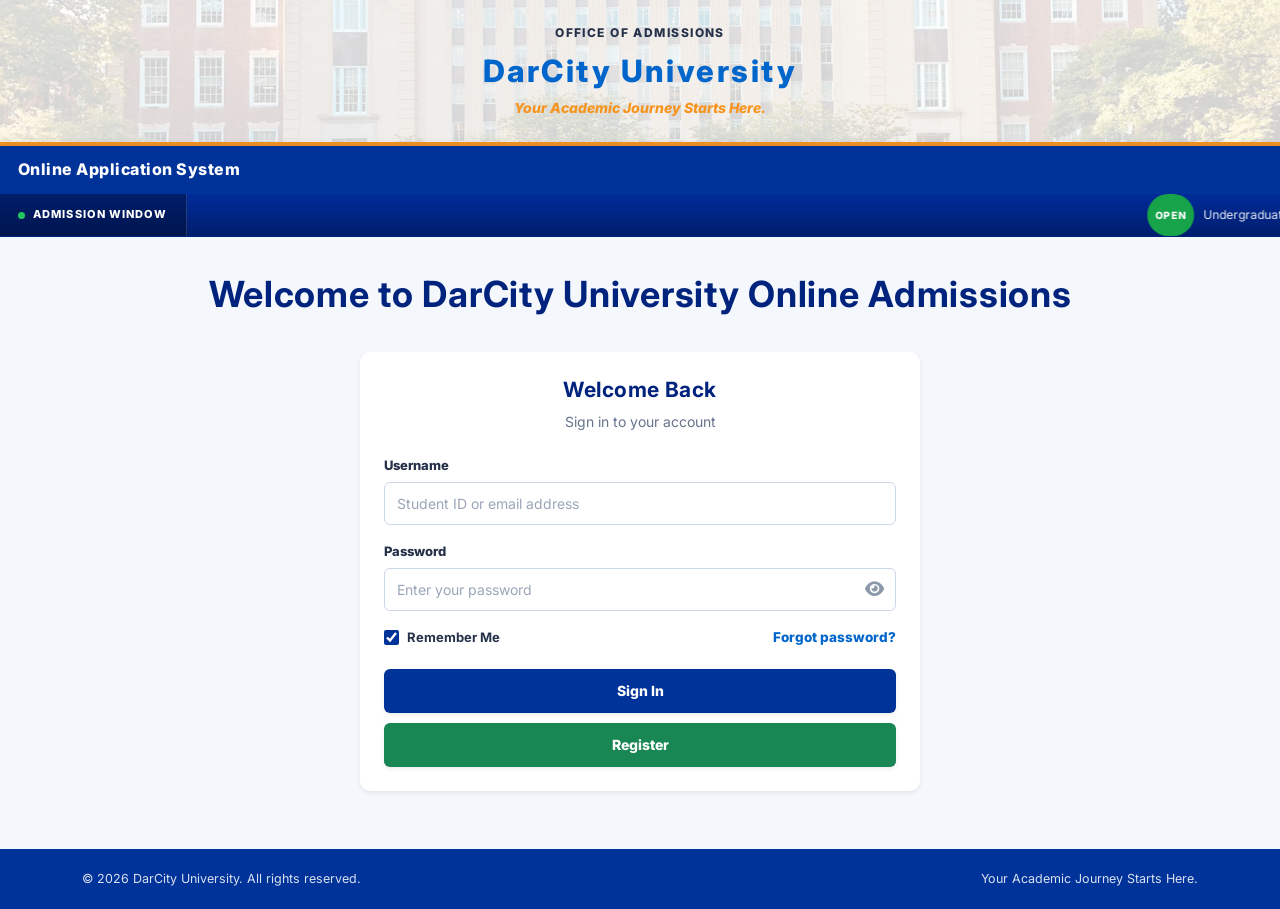
==== commit 08f63c18: "Rebrand portal to DarCity University" ====
--- a/index.html
+++ b/index.html
@@ -4,8 +4,8 @@
   <meta charset="UTF-8">
   <meta name="viewport" content="width=device-width, initial-scale=1.0">
   <link rel="icon" href="images/favicon.svg" type="image/svg+xml">
-  <title>Massachusetts Institute of Technology | Online Application System</title>
-  <meta name="description" content="Massachusetts Institute of Technology online application portal. Your academic journey starts here.">
+  <title>DarCity University | Online Application System</title>
+  <meta name="description" content="DarCity University online application portal. Your academic journey starts here.">
   <link rel="stylesheet" href="https://cdnjs.cloudflare.com/ajax/libs/bootstrap/5.3.3/css/bootstrap.min.css">
   <link rel="preconnect" href="https://fonts.googleapis.com">
   <link rel="preconnect" href="https://fonts.gstatic.com" crossorigin>
@@ -25,7 +25,7 @@
 
           <div class="institution">
             <p class="institution-kicker">OFFICE OF ADMISSIONS</p>
-            <p class="institution-name">Massachusetts Institute of Technology</p>
+            <p class="institution-name">DarCity University</p>
             <p class="institution-motto">Your Academic Journey Starts Here.</p>
           </div>
 
@@ -55,7 +55,7 @@
         <section class="admission-section" id="admission-info" aria-labelledby="admission-title">
           <div class="page-heading text-center">
             <div>
-              <h1 id="admission-title">Welcome to Massachusetts Institute of Technology Online Admissions</h1>
+              <h1 id="admission-title">Welcome to DarCity University Online Admissions</h1>
             </div>
           </div>
         </section>
@@ -105,7 +105,7 @@
 
     <footer class="portal-footer">
       <div class="container footer-inner">
-        <p>&copy; 2026 Massachusetts Institute of Technology. All rights reserved.</p>
+        <p>&copy; 2026 DarCity University. All rights reserved.</p>
         <p>Your Academic Journey Starts Here.</p>
       </div>
     </footer>
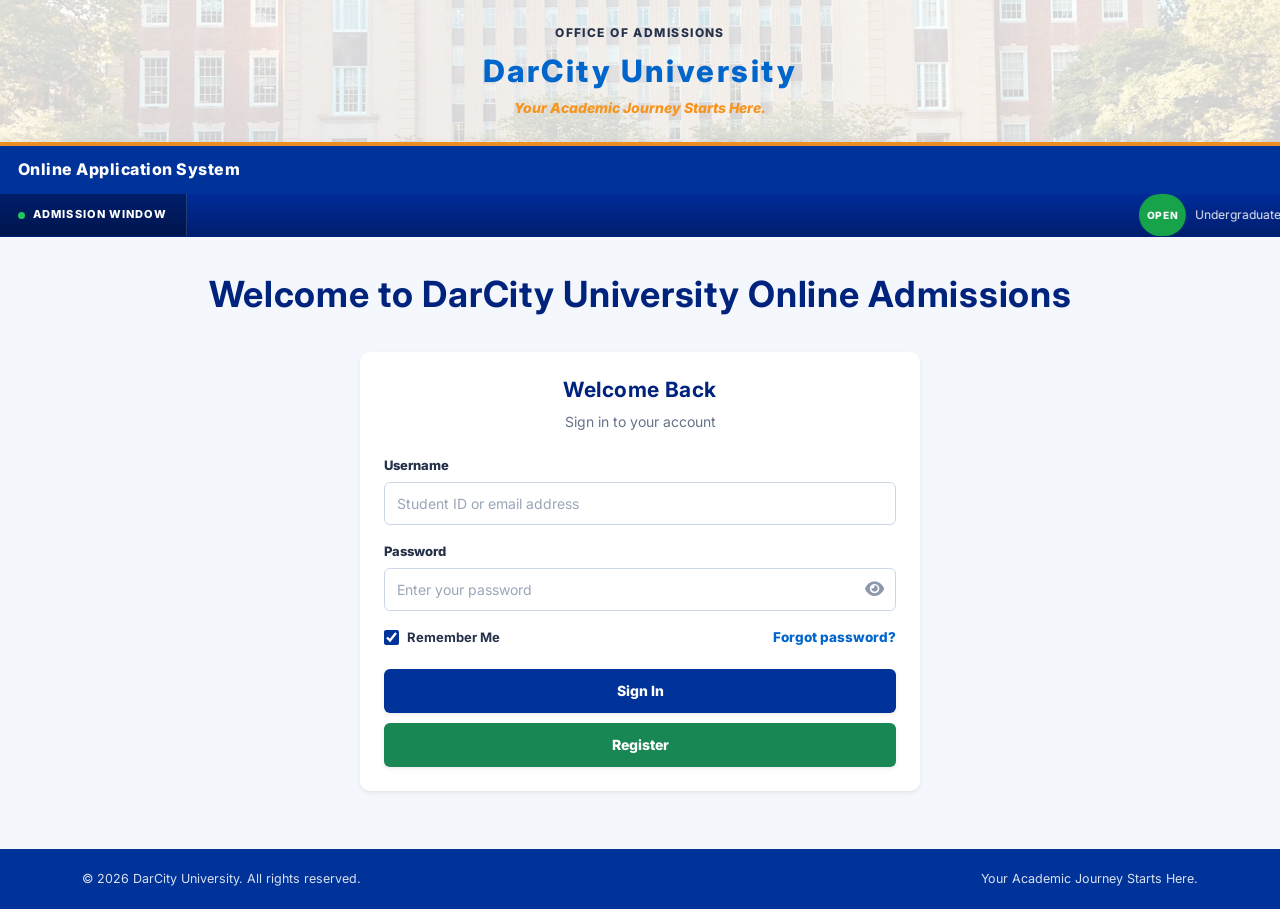
==== commit 77287605: "Replace favicon with uploaded image" ====
--- a/index.html
+++ b/index.html
@@ -3,7 +3,7 @@
 <head>
   <meta charset="UTF-8">
   <meta name="viewport" content="width=device-width, initial-scale=1.0">
-  <link rel="icon" href="images/favicon.svg" type="image/svg+xml">
+  <link rel="icon" href="images/favicon.png" type="image/png">
   <title>DarCity University | Online Application System</title>
   <meta name="description" content="DarCity University online application portal. Your academic journey starts here.">
   <link rel="stylesheet" href="https://cdnjs.cloudflare.com/ajax/libs/bootstrap/5.3.3/css/bootstrap.min.css">
--- a/style.css
+++ b/style.css
@@ -865,16 +865,82 @@
 
 body:not(:has(.step-panel:target)):not(:has(#step-locked:target)) .gate-panel,
 body:has(#step-personal:target) #step-personal,
-body:has(#step-academic:target):not(:has(#step-personal input:invalid, #step-personal select:invalid, #step-personal textarea:invalid)) #step-academic,
-body:has(#step-programme:target):not(:has(#step-personal input:invalid, #step-personal select:invalid, #step-personal textarea:invalid)):not(:has(#step-academic input:invalid, #step-academic select:invalid, #step-academic textarea:invalid)) #step-programme,
-body:has(#step-review:target):not(:has(#step-personal input:invalid, #step-personal select:invalid, #step-personal textarea:invalid)):not(:has(#step-academic input:invalid, #step-academic select:invalid, #step-academic textarea:invalid)):not(:has(#step-programme input:invalid, #step-programme select:invalid, #step-programme textarea:invalid)) #step-review,
-body:has(#step-confirmation:target):not(:has(#step-personal input:invalid, #step-personal select:invalid, #step-personal textarea:invalid)):not(:has(#step-academic input:invalid, #step-academic select:invalid, #step-academic textarea:invalid)):not(:has(#step-programme input:invalid, #step-programme select:invalid, #step-programme textarea:invalid)) #step-confirmation,
+body:has(#step-academic:target):not(:has(#step-personal :invalid)) #step-academic,
+body:has(#step-programme:target):not(:has(#step-personal :invalid)):not(:has(#step-academic :invalid)) #step-programme,
+body:has(#step-review:target):not(:has(#step-personal :invalid)):not(:has(#step-academic :invalid)):not(:has(#step-programme :invalid)) #step-review,
+body:has(#step-review:target):not(:has(:invalid)) #step-personal,
+body:has(#step-review:target):not(:has(:invalid)) #step-academic,
+body:has(#step-review:target):not(:has(:invalid)) #step-programme,
+body:has(#step-confirmation:target):not(:has(#step-personal :invalid)):not(:has(#step-academic :invalid)):not(:has(#step-programme :invalid)) #step-confirmation,
 body:has(#step-locked:target) #step-locked,
-body:has(#step-academic:target):has(#step-personal input:invalid, #step-personal select:invalid, #step-personal textarea:invalid) #step-locked,
-body:has(#step-programme:target):has(#step-personal input:invalid, #step-personal select:invalid, #step-personal textarea:invalid, #step-academic input:invalid, #step-academic select:invalid, #step-academic textarea:invalid) #step-locked,
-body:has(#step-review:target):has(#step-personal input:invalid, #step-personal select:invalid, #step-personal textarea:invalid, #step-academic input:invalid, #step-academic select:invalid, #step-academic textarea:invalid, #step-programme input:invalid, #step-programme select:invalid, #step-programme textarea:invalid) #step-locked,
-body:has(#step-confirmation:target):has(#step-personal input:invalid, #step-personal select:invalid, #step-personal textarea:invalid, #step-academic input:invalid, #step-academic select:invalid, #step-academic textarea:invalid, #step-programme input:invalid, #step-programme select:invalid, #step-programme textarea:invalid) #step-locked {
+body:has(#step-academic:target):has(#step-personal :invalid) #step-locked,
+body:has(#step-programme:target):has(#step-personal :invalid, #step-academic :invalid) #step-locked,
+body:has(#step-review:target):has(#step-personal :invalid, #step-academic :invalid, #step-programme :invalid) #step-locked,
+body:has(#step-confirmation:target):has(#step-personal :invalid, #step-academic :invalid, #step-programme :invalid) #step-locked {
   display: block;
+}
+
+.review-actions {
+  display: none;
+}
+
+body:has(#step-review:target):not(:has(:invalid)) .portal-main {
+  display: flex;
+  flex-direction: column;
+}
+
+body:has(#step-review:target):not(:has(:invalid)) #step-review {
+  order: 0;
+}
+
+body:has(#step-review:target):not(:has(:invalid)) #step-personal {
+  order: 1;
+}
+
+body:has(#step-review:target):not(:has(:invalid)) #step-academic {
+  order: 2;
+}
+
+body:has(#step-review:target):not(:has(:invalid)) #step-programme {
+  order: 3;
+}
+
+body:has(#step-review:target):not(:has(:invalid)) .review-actions {
+  order: 4;
+  display: block;
+}
+
+body:has(#step-review:target):not(:has(:invalid)) #step-review > .step-actions,
+body:has(#step-review:target):not(:has(:invalid)) #step-personal .page-intro,
+body:has(#step-review:target):not(:has(:invalid)) #step-personal .step-progress,
+body:has(#step-review:target):not(:has(:invalid)) #step-personal .step-actions,
+body:has(#step-review:target):not(:has(:invalid)) #step-academic .page-intro,
+body:has(#step-review:target):not(:has(:invalid)) #step-academic .step-progress,
+body:has(#step-review:target):not(:has(:invalid)) #step-academic .step-actions,
+body:has(#step-review:target):not(:has(:invalid)) #step-programme .page-intro,
+body:has(#step-review:target):not(:has(:invalid)) #step-programme .step-progress,
+body:has(#step-review:target):not(:has(:invalid)) #step-programme .step-actions,
+body:has(#step-review:target):not(:has(:invalid)) #step-programme .programme-level-field,
+body:has(#step-review:target):not(:has(:invalid)) #step-programme .step-note {
+  display: none;
+}
+
+body:has(#step-review:target):not(:has(:invalid)) #step-personal,
+body:has(#step-review:target):not(:has(:invalid)) #step-academic,
+body:has(#step-review:target):not(:has(:invalid)) #step-programme {
+  margin-bottom: 22px;
+}
+
+body:has(#step-review:target):not(:has(:invalid)) .step-form {
+  pointer-events: none;
+}
+
+body:has(#step-review:target):not(:has(:invalid)) #step-programme .programme-grid {
+  padding-top: 18px;
+}
+
+body:has(#step-review:target):not(:has(:invalid)) #step-programme .programme-card:not(:has(input:checked)) {
+  display: none;
 }
 
 .continue-link,
@@ -887,14 +953,14 @@
   pointer-events: none;
 }
 
-body:not(:has(#step-personal input:invalid, #step-personal select:invalid, #step-personal textarea:invalid)) #step-personal .continue-link,
-body:not(:has(#step-personal input:invalid, #step-personal select:invalid, #step-personal textarea:invalid)) .step-progress-link[href="#step-academic"],
-body:not(:has(#step-personal input:invalid, #step-personal select:invalid, #step-personal textarea:invalid)):not(:has(#step-academic input:invalid, #step-academic select:invalid, #step-academic textarea:invalid)) #step-academic .continue-link,
-body:not(:has(#step-personal input:invalid, #step-personal select:invalid, #step-personal textarea:invalid)):not(:has(#step-academic input:invalid, #step-academic select:invalid, #step-academic textarea:invalid)) .step-progress-link[href="#step-programme"],
-body:not(:has(#step-personal input:invalid, #step-personal select:invalid, #step-personal textarea:invalid)):not(:has(#step-academic input:invalid, #step-academic select:invalid, #step-academic textarea:invalid)):not(:has(#step-programme input:invalid, #step-programme select:invalid, #step-programme textarea:invalid)) #step-programme .continue-link,
-body:not(:has(#step-personal input:invalid, #step-personal select:invalid, #step-personal textarea:invalid)):not(:has(#step-academic input:invalid, #step-academic select:invalid, #step-academic textarea:invalid)):not(:has(#step-programme input:invalid, #step-programme select:invalid, #step-programme textarea:invalid)) .step-progress-link[href="#step-review"],
-body:not(:has(#step-personal input:invalid, #step-personal select:invalid, #step-personal textarea:invalid)):not(:has(#step-academic input:invalid, #step-academic select:invalid, #step-academic textarea:invalid)):not(:has(#step-programme input:invalid, #step-programme select:invalid, #step-programme textarea:invalid)) #step-review .continue-link,
-body:not(:has(#step-personal input:invalid, #step-personal select:invalid, #step-personal textarea:invalid)):not(:has(#step-academic input:invalid, #step-academic select:invalid, #step-academic textarea:invalid)):not(:has(#step-programme input:invalid, #step-programme select:invalid, #step-programme textarea:invalid)) .step-progress-link[href="#step-confirmation"] {
+body:not(:has(#step-personal :invalid)) #step-personal .continue-link,
+body:not(:has(#step-personal :invalid)) .step-progress-link[href="#step-academic"],
+body:not(:has(#step-personal :invalid)):not(:has(#step-academic :invalid)) #step-academic .continue-link,
+body:not(:has(#step-personal :invalid)):not(:has(#step-academic :invalid)) .step-progress-link[href="#step-programme"],
+body:not(:has(#step-personal :invalid)):not(:has(#step-academic :invalid)):not(:has(#step-programme :invalid)) #step-programme .continue-link,
+body:not(:has(#step-personal :invalid)):not(:has(#step-academic :invalid)):not(:has(#step-programme :invalid)) .step-progress-link[href="#step-review"],
+body:not(:has(#step-personal :invalid)):not(:has(#step-academic :invalid)):not(:has(#step-programme :invalid)) #step-review .continue-link,
+body:not(:has(#step-personal :invalid)):not(:has(#step-academic :invalid)):not(:has(#step-programme :invalid)) .step-progress-link[href="#step-confirmation"] {
   cursor: pointer;
   opacity: 1;
   pointer-events: auto;
@@ -1093,8 +1159,45 @@
   white-space: nowrap;
 }
 
+.completion-message {
+  margin-top: 20px;
+  padding: 24px;
+  border: 1px solid var(--udom-border);
+  border-radius: var(--radius);
+  background: var(--white);
+  box-shadow: var(--shadow-small);
+}
+
+.completion-message h2 {
+  margin: 0 0 16px;
+  color: var(--udom-navy);
+  font-size: 20px;
+  font-weight: 800;
+  letter-spacing: 0.08em;
+}
+
+.completion-message p {
+  margin: 0 0 12px;
+  color: var(--text);
+  font-size: 14px;
+  line-height: 1.7;
+}
+
+.completion-message p:last-child {
+  margin-bottom: 0;
+}
+
+.completion-message .checkbox-label {
+  margin-top: 18px;
+}
+
 .status-pending {
   background: #b45309;
+  color: var(--white);
+}
+
+.status-done {
+  background: #15803d;
   color: var(--white);
 }
 
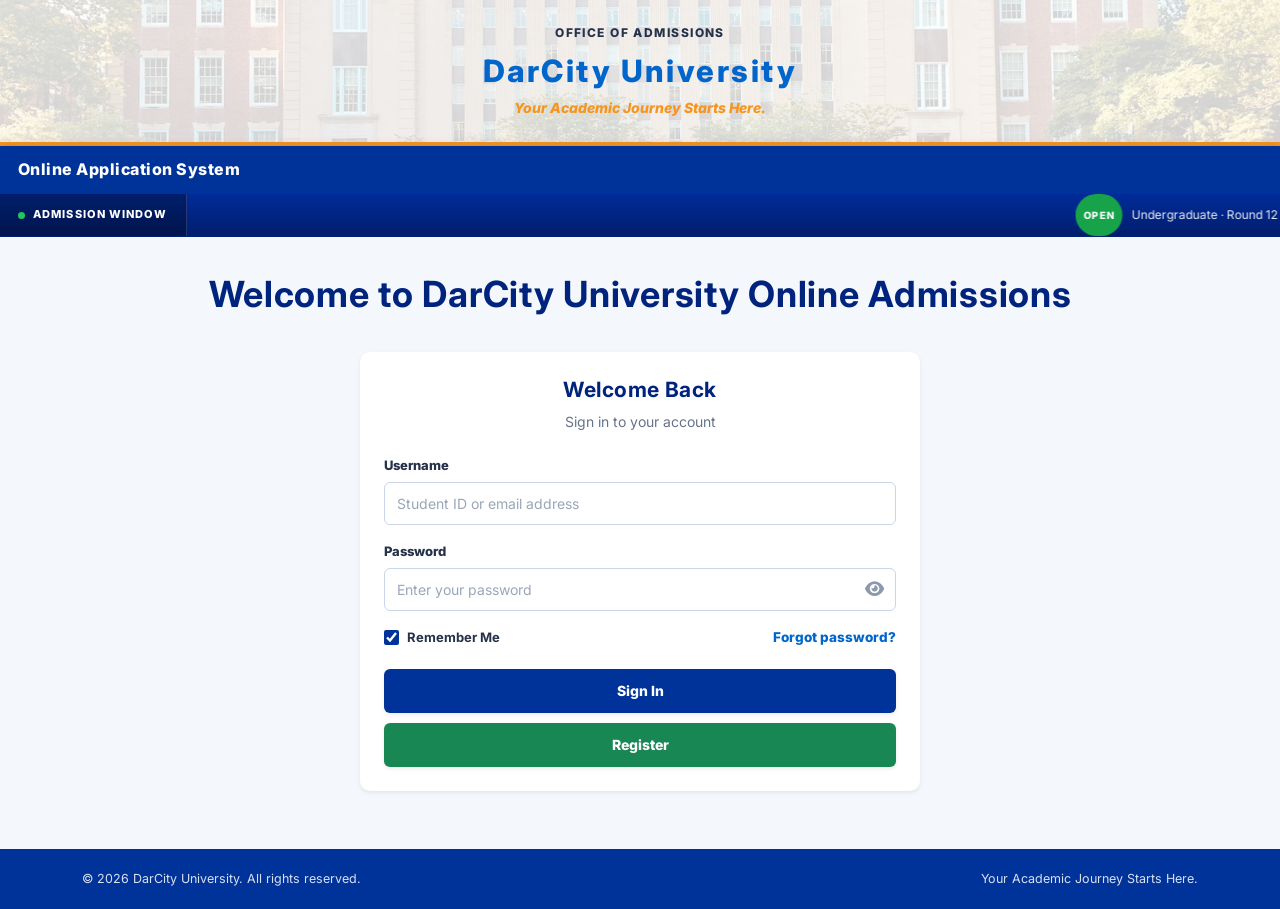
==== commit d1e34f78: "Use Darcity icon as favicon" ====
--- a/index.html
+++ b/index.html
@@ -3,7 +3,7 @@
 <head>
   <meta charset="UTF-8">
   <meta name="viewport" content="width=device-width, initial-scale=1.0">
-  <link rel="icon" href="images/favicon.png" type="image/png">
+  <link rel="icon" href="images/DARCITY.jpg" type="image/jpeg">
   <title>DarCity University | Online Application System</title>
   <meta name="description" content="DarCity University online application portal. Your academic journey starts here.">
   <link rel="stylesheet" href="https://cdnjs.cloudflare.com/ajax/libs/bootstrap/5.3.3/css/bootstrap.min.css">
